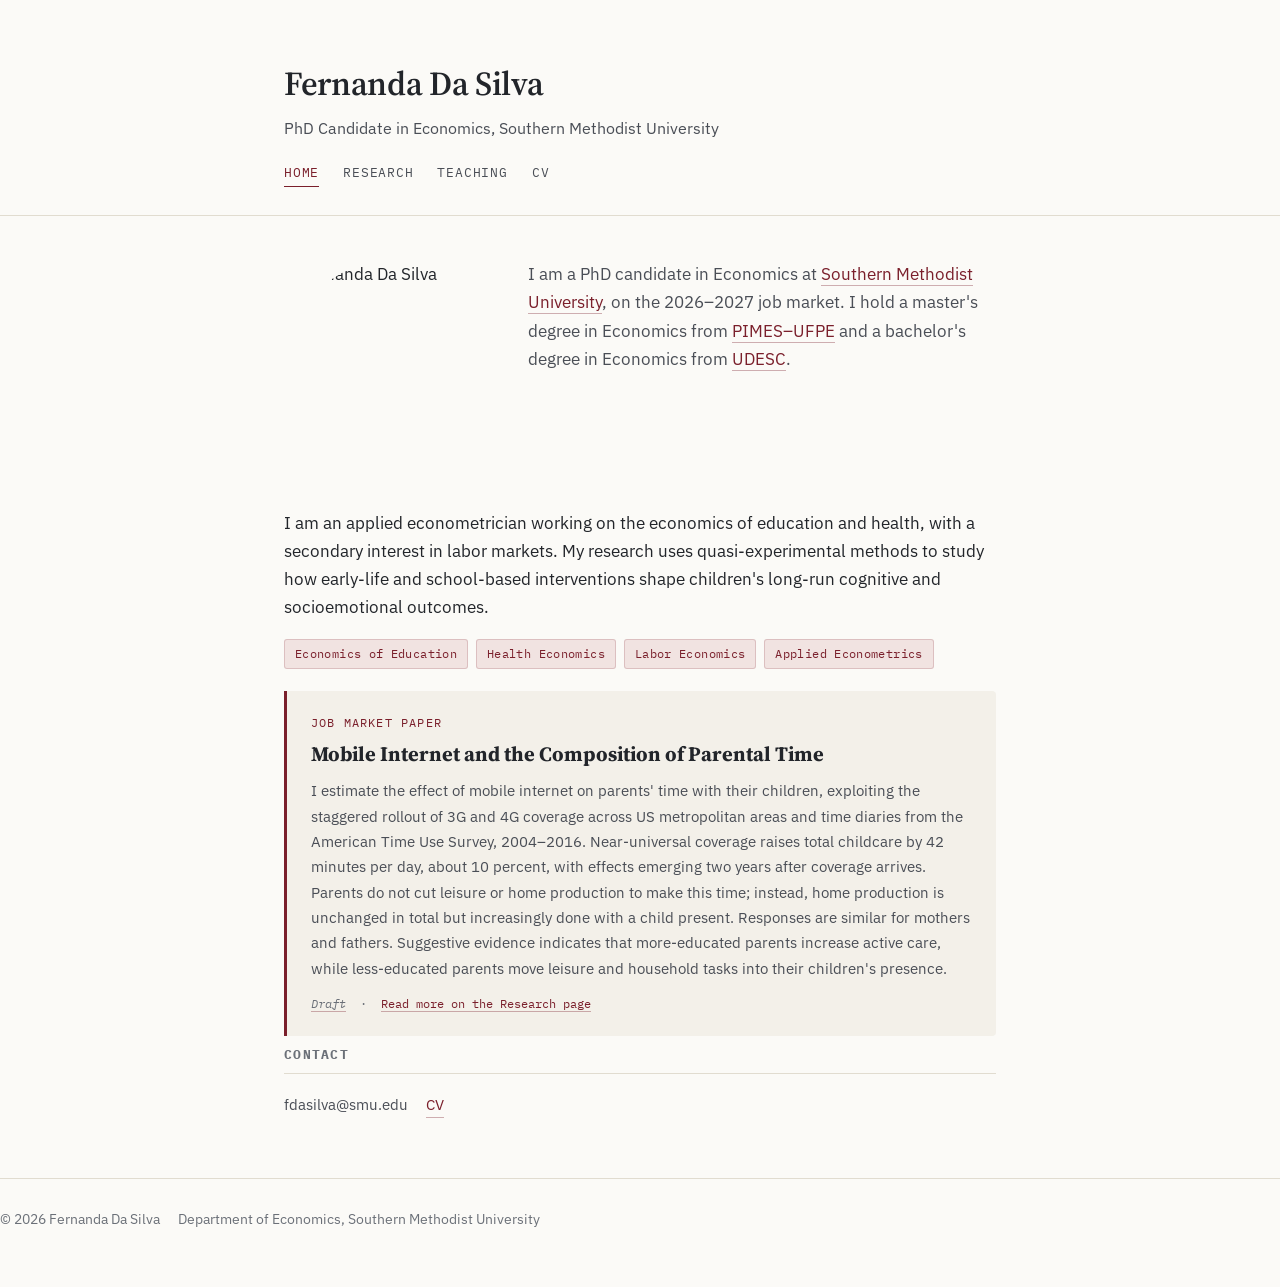
==== index.html @ b3a5a6f2 "more changes" ====
<!DOCTYPE html>
<html lang="en">
<head>
<meta charset="UTF-8">
<meta name="viewport" content="width=device-width, initial-scale=1">
<title>Fernanda Da Silva — Economics</title>
<meta name="description" content="Fernanda Da Silva, PhD candidate in Economics at Southern Methodist University. Applied econometrics, economics of education, health, and labor.">
<link rel="preconnect" href="https://fonts.googleapis.com">
<link href="https://fonts.googleapis.com/css2?family=Source+Serif+4:wght@500;600;700&family=IBM+Plex+Sans:wght@400;500;600&family=IBM+Plex+Mono:wght@400;500&display=swap" rel="stylesheet">
<link rel="stylesheet" href="style.css">
<meta name="google-site-verification" content="xDfgIru1ip0rBIP_M2HqN8bNl77TZDO5xy054D8DbWw" />
</head>
<body>

<header class="site-header">
  <div class="wrap">
    <p class="name">Fernanda Da Silva</p>
    <p class="role-line">PhD Candidate in Economics, Southern Methodist University</p>
    <nav class="site-nav">
      <a href="index.html" class="active">Home</a>
      <a href="research.html">Research</a>
      <a href="teaching.html">Teaching</a>
      <a href="CV_Fernanda.pdf" target="_blank" rel="noopener">CV</a>
    </nav>
  </div>
</header>

<main class="wrap">

<img src="profile_picture_under_1MB.jpg" alt="Fernanda Da Silva" style="width:220px; height:220px; object-fit:cover; border-radius:50%; float:left; margin:0 24px 12px 0;">

<p class="lede" style="margin:0;">
  I am a PhD candidate in Economics at
  <a href="https://www.smu.edu/dedman/academics/departments/economics/graduate/phd" target="_blank" rel="noopener">Southern Methodist University</a>,
  on the 2026&ndash;2027 job market. I hold a master's degree in Economics from
  <a href="https://sites.google.com/view/pimes-english/main" target="_blank" rel="noopener">PIMES&ndash;UFPE</a>
  and a bachelor's degree in Economics from
  <a href="https://www.udesc.br/esag/cienciaseconomicas" target="_blank" rel="noopener">UDESC</a>.
</p>

<div style="clear:both;"></div>

  <p>
    I am an applied econometrician working on the economics of education and health,
    with a secondary interest in labor markets. My research uses quasi-experimental
    methods to study how early-life and school-based interventions shape children's
    long-run cognitive and socioemotional outcomes.
  </p>

  <div class="tags">
    <span class="tag">Economics of Education</span>
    <span class="tag">Health Economics</span>
    <span class="tag">Labor Economics</span>
    <span class="tag">Applied Econometrics</span>
  </div>

  <div class="jmp-card">
    <span class="jmp-eyebrow">Job Market Paper</span>
    <h3>Mobile Internet and the Composition of Parental Time</h3>
    <p style="margin:0; color:var(--ink-soft); font-size:0.96rem;">
      I estimate the effect of mobile internet on parents' time with their children, 
      exploiting the staggered rollout of 3G and 4G coverage across US metropolitan 
      areas and time diaries from the American Time Use Survey, 2004&ndash;2016. Near-universal
      coverage raises total childcare by 42 minutes per day, about 10 percent, with effects 
      emerging two years after coverage arrives. Parents do not cut leisure or home production
      to make this time; instead, home production is unchanged in total but increasingly done
      with a child present. Responses are similar for mothers and fathers. Suggestive evidence
      indicates that more-educated parents increase active care, while less-educated parents
      move leisure and household tasks into their children's presence.
    </p>
    <span class="status">
      <a href="https://smu.box.com/s/41darnlouuxnhags31a0qw2101w7hl86" class="pending">Draft</a>
      &nbsp;·&nbsp; <a href="research.html">Read more on the Research page</a>
    </span>
  </div>

  <h2 class="section-title">Contact</h2>
  <div class="contact-row">
    <span>fdasilva@smu.edu</span>
    <a href="CV_Fernanda.pdf" target="_blank" rel="noopener">CV</a>
  </div>

</main>

<footer class="site-footer">
  <span>&copy; 2026 Fernanda Da Silva</span>
  <span>Department of Economics, Southern Methodist University</span>
</footer>

</body>
</html>
---- style.css ----
/* ============================================================
   Fernanda Da Silva — Economics job-market site
   Design tokens
   ============================================================ */

:root {
  --paper: #FBFAF7;
  --paper-dim: #F3F0E9;
  --ink: #22252A;
  --ink-soft: #4A4E56;
  --muted: #6B7078;
  --accent: #7A1F2B;      /* deep brick — used sparingly */
  --accent-soft: #F1E3E1; /* pale wash of accent for tags/cards */
  --line: #E1DCD0;
  --max-w: 760px;

  --font-display: "Source Serif 4", Georgia, "Times New Roman", serif;
  --font-body: "IBM Plex Sans", -apple-system, Segoe UI, sans-serif;
  --font-mono: "IBM Plex Mono", ui-monospace, SFMono-Regular, monospace;
}

* { box-sizing: border-box; }

html { scroll-behavior: smooth; }

body {
  margin: 0;
  background: var(--paper);
  color: var(--ink);
  font-family: var(--font-body);
  font-size: 17px;
  line-height: 1.65;
  -webkit-font-smoothing: antialiased;
}

a {
  color: var(--accent);
  text-decoration: none;
  border-bottom: 1px solid rgba(122, 31, 43, 0.35);
  transition: border-color 0.15s ease, color 0.15s ease;
}
a:hover { border-bottom-color: var(--accent); }
a:focus-visible {
  outline: 2px solid var(--accent);
  outline-offset: 2px;
  border-radius: 2px;
}

/* ---------- Layout shell ---------- */

.wrap {
  max-width: var(--max-w);
  margin: 0 auto;
  padding: 0 24px;
}

header.site-header {
  padding: 56px 0 28px;
  border-bottom: 1px solid var(--line);
  margin-bottom: 44px;
}

.name {
  font-family: var(--font-display);
  font-weight: 600;
  font-size: 2.1rem;
  letter-spacing: -0.01em;
  margin: 0 0 4px;
}

.role-line {
  color: var(--ink-soft);
  font-size: 1.02rem;
  margin: 0 0 20px;
}

nav.site-nav {
  display: flex;
  gap: 24px;
  font-family: var(--font-mono);
  font-size: 0.82rem;
  text-transform: uppercase;
  letter-spacing: 0.06em;
}

nav.site-nav a {
  color: var(--ink-soft);
  border-bottom: 1px solid transparent;
  padding-bottom: 2px;
}
nav.site-nav a:hover,
nav.site-nav a.active {
  color: var(--accent);
  border-bottom-color: var(--accent);
}

main { padding-bottom: 80px; }

footer.site-footer {
  border-top: 1px solid var(--line);
  padding: 28px 0 56px;
  margin-top: 60px;
  font-size: 0.9rem;
  color: var(--muted);
  display: flex;
  flex-wrap: wrap;
  gap: 8px 18px;
  align-items: center;
}
footer.site-footer a { color: var(--muted); }
footer.site-footer a:hover { color: var(--accent); }

/* ---------- Typographic elements ---------- */

h2.section-title {
  font-family: var(--font-mono);
  font-size: 0.8rem;
  text-transform: uppercase;
  letter-spacing: 0.1em;
  color: var(--muted);
  margin: 60px 0 18px;
  padding-bottom: 8px;
  border-bottom: 1px solid var(--line);
}
h2.section-title:first-of-type { margin-top: 0; }

.lede {
  font-size: 1.08rem;
  color: var(--ink-soft);
}

/* ---------- Field tags ---------- */

.tags {
  display: flex;
  flex-wrap: wrap;
  gap: 8px;
  margin: 18px 0 6px;
}
.tag {
  font-family: var(--font-mono);
  font-size: 0.76rem;
  letter-spacing: 0.03em;
  color: var(--accent);
  background: var(--accent-soft);
  border: 1px solid rgba(122, 31, 43, 0.18);
  border-radius: 3px;
  padding: 4px 10px;
}

/* ---------- Featured / JMP card ---------- */

.jmp-card {
  border-left: 3px solid var(--accent);
  background: var(--paper-dim);
  padding: 22px 24px;
  margin: 22px 0 8px;
  border-radius: 0 4px 4px 0;
}
.jmp-eyebrow {
  font-family: var(--font-mono);
  font-size: 0.74rem;
  text-transform: uppercase;
  letter-spacing: 0.1em;
  color: var(--accent);
  display: block;
  margin-bottom: 8px;
}
.jmp-card h3 {
  font-family: var(--font-display);
  font-size: 1.28rem;
  margin: 0 0 10px;
  line-height: 1.35;
}
.jmp-card .status {
  font-family: var(--font-mono);
  font-size: 0.78rem;
  color: var(--muted);
  margin-top: 12px;
  display: block;
}

/* ---------- Paper entries ---------- */

.paper {
  padding: 18px 0;
  border-bottom: 1px solid var(--line);
}
.paper:last-child { border-bottom: none; }

.paper h3 {
  font-family: var(--font-display);
  font-weight: 600;
  font-size: 1.08rem;
  margin: 0 0 4px;
  line-height: 1.4;
}
.paper .coauthors,
.paper .venue {
  font-size: 0.92rem;
  color: var(--muted);
  margin: 0 0 8px;
}
.paper .abstract,
.jmp-card .abstract {
  font-size: 0.96rem;
  color: var(--ink-soft);
  margin: 8px 0 0;
}
.paper .links, 
.jmp-card .links {
  margin-top: 10px;
  font-family: var(--font-mono);
  font-size: 0.8rem;
}
.paper .links a 
.jmp-card .links a { margin-right: 16px; }

details.abstract-toggle summary {
  cursor: pointer;
  font-family: var(--font-mono);
  font-size: 0.78rem;
  color: var(--accent);
  text-transform: uppercase;
  letter-spacing: 0.05em;
  margin-top: 8px;
}
details.abstract-toggle[open] summary { margin-bottom: 8px; }

/* ---------- Teaching page specifics ---------- */

.course-block {
  padding: 16px 0;
  border-bottom: 1px solid var(--line);
}
.course-block:last-child { border-bottom: none; }
.course-block h3 {
  font-family: var(--font-display);
  font-size: 1.05rem;
  margin: 0 0 4px;
}
.course-block .meta {
  font-size: 0.9rem;
  color: var(--muted);
  margin: 0 0 6px;
}
.course-block .links a { margin-right: 16px; font-size: 0.85rem; }

.pending {
  color: var(--muted);
  font-style: italic;
}

/* ---------- Misc ---------- */

.two-col {
  display: grid;
  grid-template-columns: 200px 1fr;
  gap: 18px;
}
@media (max-width: 560px) {
  .two-col { grid-template-columns: 1fr; }
  header.site-header { padding: 40px 0 24px; }
  .name { font-size: 1.7rem; }
}

.contact-row {
  display: flex;
  flex-wrap: wrap;
  gap: 6px 18px;
  font-size: 0.95rem;
  color: var(--ink-soft);
}
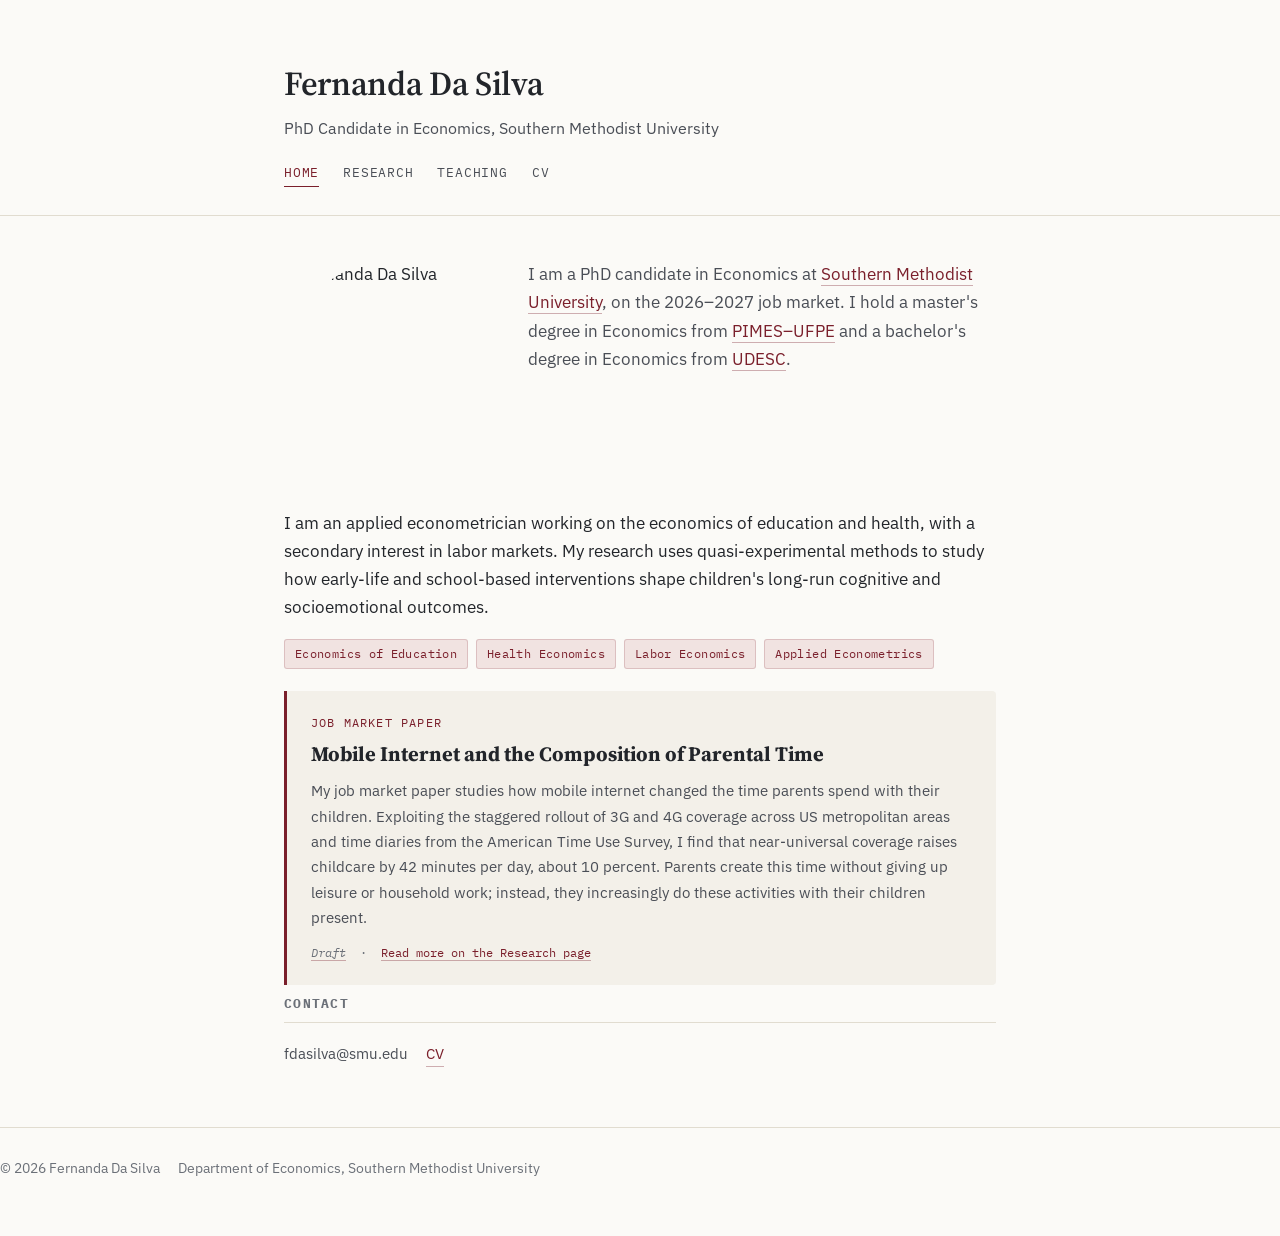
==== commit 4e1e7173: "new changes" ====
--- a/index.html
+++ b/index.html
@@ -58,18 +58,16 @@
     <span class="jmp-eyebrow">Job Market Paper</span>
     <h3>Mobile Internet and the Composition of Parental Time</h3>
     <p style="margin:0; color:var(--ink-soft); font-size:0.96rem;">
-      I estimate the effect of mobile internet on parents' time with their children, 
-      exploiting the staggered rollout of 3G and 4G coverage across US metropolitan 
-      areas and time diaries from the American Time Use Survey, 2004&ndash;2016. Near-universal
-      coverage raises total childcare by 42 minutes per day, about 10 percent, with effects 
-      emerging two years after coverage arrives. Parents do not cut leisure or home production
-      to make this time; instead, home production is unchanged in total but increasingly done
-      with a child present. Responses are similar for mothers and fathers. Suggestive evidence
-      indicates that more-educated parents increase active care, while less-educated parents
-      move leisure and household tasks into their children's presence.
+      My job market paper studies how mobile internet changed the time parents 
+      spend with their children. Exploiting the staggered rollout of 3G and 4G 
+      coverage across US metropolitan areas and time diaries from the American 
+      Time Use Survey, I find that near-universal coverage raises childcare by 
+      42 minutes per day, about 10 percent. Parents create this time without giving 
+      up leisure or household work; instead, they increasingly do these activities 
+      with their children present.
     </p>
     <span class="status">
-      <a href="https://smu.box.com/s/41darnlouuxnhags31a0qw2101w7hl86" class="pending">Draft</a>
+      <a href="https://smu.box.com/s/9cou2iizvc9688l045yi0yqt861y49ex" class="pending">Draft</a>
       &nbsp;·&nbsp; <a href="research.html">Read more on the Research page</a>
     </span>
   </div>
--- a/style.css
+++ b/style.css
@@ -213,7 +213,7 @@
   font-family: var(--font-mono);
   font-size: 0.8rem;
 }
-.paper .links a 
+.paper .links a, 
 .jmp-card .links a { margin-right: 16px; }
 
 details.abstract-toggle summary {
